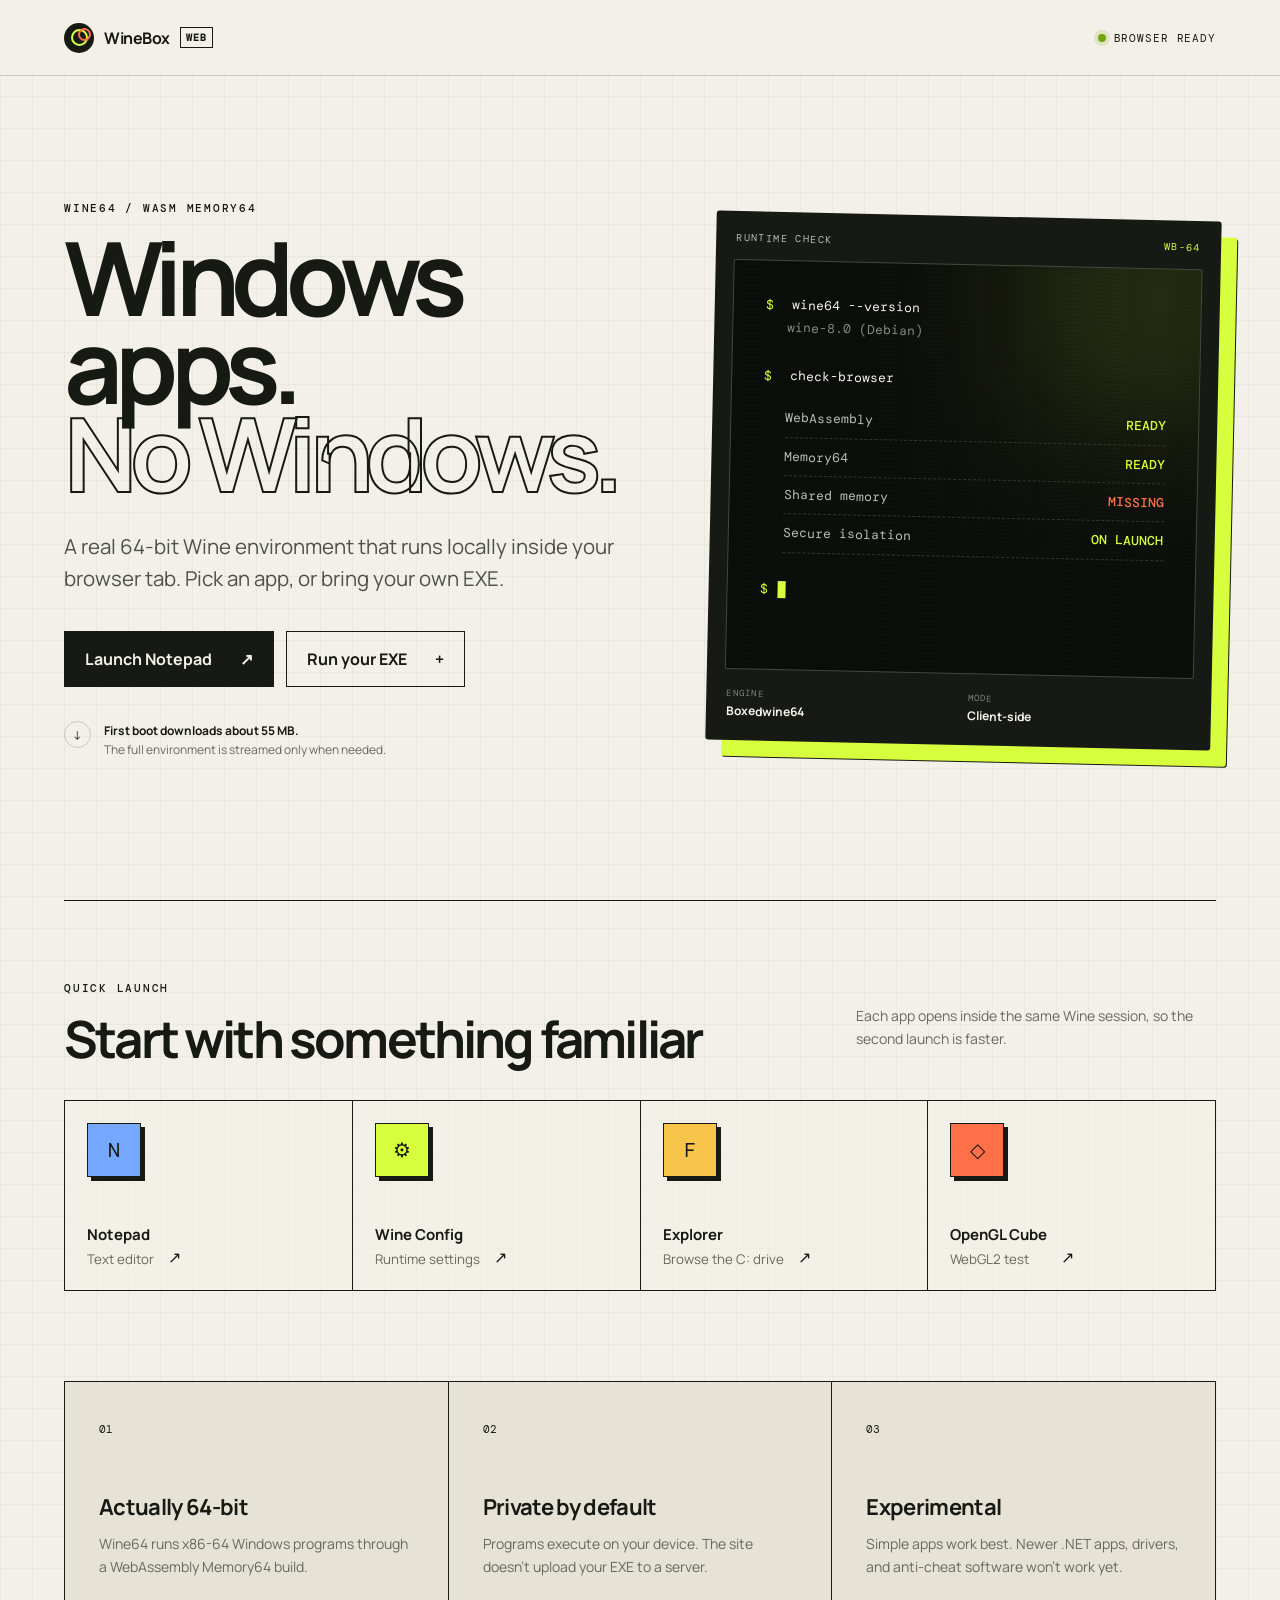
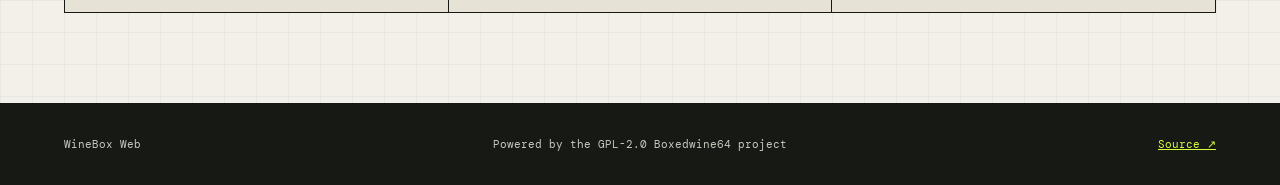
==== site/index.html @ 550f4d91 "Add WineBox Web" ====
<!doctype html>
<html lang="en">
  <head>
    <meta charset="utf-8" />
    <meta name="viewport" content="width=device-width, initial-scale=1" />
    <meta name="theme-color" content="#171914" />
    <meta name="description" content="Run 64-bit Windows applications in your browser with Wine64 and WebAssembly." />
    <title>WineBox Web</title>
    <link rel="preconnect" href="https://fonts.googleapis.com" />
    <link rel="preconnect" href="https://fonts.gstatic.com" crossorigin />
    <link href="https://fonts.googleapis.com/css2?family=DM+Mono:wght@400;500&family=Manrope:wght@400;500;600;700&display=swap" rel="stylesheet" />
    <link rel="stylesheet" href="./styles.css" />
  </head>
  <body>
    <header class="topbar">
      <a class="brand" href="./" aria-label="WineBox Web home">
        <span class="brand-mark" aria-hidden="true"><span></span></span>
        <span>WineBox</span>
        <span class="brand-suffix">WEB</span>
      </a>
      <div class="top-status"><span class="status-dot"></span><span id="header-status">Checking browser</span></div>
    </header>

    <main>
      <section class="hero">
        <div class="hero-copy">
          <p class="eyebrow">WINE64 / WASM MEMORY64</p>
          <h1>Windows apps.<br /><span>No Windows.</span></h1>
          <p class="lede">A real 64-bit Wine environment that runs locally inside your browser tab. Pick an app, or bring your own EXE.</p>

          <div class="actions">
            <button class="button button-primary" data-launch="notepad.exe">
              <span>Launch Notepad</span>
              <span aria-hidden="true">↗</span>
            </button>
            <button class="button button-secondary" data-launch="">
              <span>Run your EXE</span>
              <span aria-hidden="true">+</span>
            </button>
          </div>

          <div class="boot-note">
            <span class="boot-icon" aria-hidden="true">↓</span>
            <p><strong>First boot downloads about 55 MB.</strong><br />The full environment is streamed only when needed.</p>
          </div>
        </div>

        <div class="machine-card" aria-label="Browser compatibility">
          <div class="machine-top">
            <span>RUNTIME CHECK</span>
            <span class="machine-id">WB-64</span>
          </div>
          <div class="screen">
            <div class="screen-glow"></div>
            <div class="screen-content">
              <div class="terminal-line"><span class="prompt">$</span> wine64 --version</div>
              <div class="terminal-result">wine-8.0 (Debian)</div>
              <div class="terminal-line spacer"><span class="prompt">$</span> check-browser</div>
              <ul class="checks" id="checks">
                <li data-check="wasm"><span>WebAssembly</span><b>...</b></li>
                <li data-check="memory"><span>Memory64</span><b>...</b></li>
                <li data-check="threads"><span>Shared memory</span><b>...</b></li>
                <li data-check="isolation"><span>Secure isolation</span><b>...</b></li>
              </ul>
              <div class="cursor-line"><span class="prompt">$</span><span class="cursor"></span></div>
            </div>
          </div>
          <div class="machine-foot">
            <div><span class="tiny-label">ENGINE</span><strong>Boxedwine64</strong></div>
            <div><span class="tiny-label">MODE</span><strong>Client-side</strong></div>
          </div>
        </div>
      </section>

      <section class="launcher-section" aria-labelledby="apps-heading">
        <div class="section-heading">
          <div>
            <p class="eyebrow">QUICK LAUNCH</p>
            <h2 id="apps-heading">Start with something familiar</h2>
          </div>
          <p>Each app opens inside the same Wine session, so the second launch is faster.</p>
        </div>

        <div class="app-grid">
          <button class="app-card" data-launch="notepad.exe">
            <span class="app-icon icon-notepad">N</span>
            <span class="app-info"><strong>Notepad</strong><small>Text editor</small></span>
            <span class="card-arrow">↗</span>
          </button>
          <button class="app-card" data-launch="winecfg.exe">
            <span class="app-icon icon-settings">⚙</span>
            <span class="app-info"><strong>Wine Config</strong><small>Runtime settings</small></span>
            <span class="card-arrow">↗</span>
          </button>
          <button class="app-card" data-launch="explorer.exe">
            <span class="app-icon icon-files">F</span>
            <span class="app-info"><strong>Explorer</strong><small>Browse the C: drive</small></span>
            <span class="card-arrow">↗</span>
          </button>
          <button class="app-card" data-launch="glcube.exe">
            <span class="app-icon icon-cube">◇</span>
            <span class="app-info"><strong>OpenGL Cube</strong><small>WebGL2 test</small></span>
            <span class="card-arrow">↗</span>
          </button>
        </div>
      </section>

      <section class="facts">
        <article><span>01</span><h3>Actually 64-bit</h3><p>Wine64 runs x86-64 Windows programs through a WebAssembly Memory64 build.</p></article>
        <article><span>02</span><h3>Private by default</h3><p>Programs execute on your device. The site doesn't upload your EXE to a server.</p></article>
        <article><span>03</span><h3>Experimental</h3><p>Simple apps work best. Newer .NET apps, drivers, and anti-cheat software won't work yet.</p></article>
      </section>
    </main>

    <footer>
      <span>WineBox Web</span>
      <span>Powered by the GPL-2.0 Boxedwine64 project</span>
      <a href="https://github.com/andrewnakas/Boxedwine64" target="_blank" rel="noreferrer">Source ↗</a>
    </footer>

    <dialog id="compat-dialog">
      <form method="dialog">
        <button class="dialog-close" aria-label="Close">×</button>
        <p class="eyebrow">BROWSER CHECK</p>
        <h2 id="dialog-title">This browser needs a small upgrade</h2>
        <p id="dialog-copy">Wine64 needs a modern browser with WebAssembly Memory64 and shared memory support.</p>
        <div class="dialog-actions">
          <button class="button button-primary" id="continue-anyway" value="continue">Try anyway</button>
          <button class="button button-secondary" value="cancel">Cancel</button>
        </div>
      </form>
    </dialog>

    <script src="./app.js"></script>
  </body>
</html>
---- site/styles.css ----
:root {
  --ink: #171914;
  --paper: #f2f0e8;
  --paper-2: #e6e2d6;
  --acid: #d8ff3e;
  --orange: #ff7048;
  --blue: #76a8ff;
  --line: rgba(23, 25, 20, 0.18);
  --muted: #66695f;
}

* { box-sizing: border-box; }

html { scroll-behavior: smooth; }

body {
  margin: 0;
  min-width: 320px;
  color: var(--ink);
  background:
    linear-gradient(rgba(23, 25, 20, 0.035) 1px, transparent 1px),
    linear-gradient(90deg, rgba(23, 25, 20, 0.035) 1px, transparent 1px),
    var(--paper);
  background-size: 32px 32px;
  font-family: "Manrope", sans-serif;
}

button, a { font: inherit; }
button { color: inherit; }

.topbar {
  height: 76px;
  display: flex;
  align-items: center;
  justify-content: space-between;
  padding: 0 5vw;
  border-bottom: 1px solid var(--line);
  background: rgba(242, 240, 232, 0.88);
  backdrop-filter: blur(18px);
  position: sticky;
  top: 0;
  z-index: 10;
}

.brand { display: flex; align-items: center; gap: 10px; color: inherit; text-decoration: none; font-weight: 700; letter-spacing: -0.03em; }
.brand-mark { width: 30px; height: 30px; border-radius: 50%; background: var(--ink); position: relative; display: inline-grid; place-items: center; }
.brand-mark::before, .brand-mark span { content: ""; width: 13px; height: 13px; border: 2px solid var(--acid); border-radius: 50%; position: absolute; }
.brand-mark span { transform: translate(5px, -3px); border-color: var(--orange); }
.brand-suffix { font-family: "DM Mono", monospace; font-size: 10px; letter-spacing: 0.12em; padding: 3px 5px; border: 1px solid var(--ink); }
.top-status { display: flex; align-items: center; gap: 8px; font-family: "DM Mono", monospace; font-size: 11px; text-transform: uppercase; letter-spacing: 0.08em; }
.status-dot { width: 8px; height: 8px; border-radius: 50%; background: #999; box-shadow: 0 0 0 4px rgba(153,153,153,.15); }
.top-status.ready .status-dot { background: #71a40e; box-shadow: 0 0 0 4px rgba(113,164,14,.15); }
.top-status.warning .status-dot { background: var(--orange); box-shadow: 0 0 0 4px rgba(255,112,72,.15); }

main { width: min(1320px, 90vw); margin: 0 auto; }

.hero { min-height: calc(100vh - 76px); display: grid; grid-template-columns: 1.05fr .95fr; gap: 7vw; align-items: center; padding: 70px 0 86px; }
.eyebrow { margin: 0 0 18px; font-family: "DM Mono", monospace; font-size: 11px; letter-spacing: .16em; font-weight: 500; }
.hero h1 { margin: 0; font-size: clamp(62px, 8vw, 132px); line-height: .86; letter-spacing: -.075em; font-weight: 700; }
.hero h1 span { color: transparent; -webkit-text-stroke: 2px var(--ink); }
.lede { max-width: 640px; margin: 34px 0 0; color: #4e5148; font-size: clamp(17px, 1.6vw, 23px); line-height: 1.55; }
.actions { display: flex; gap: 12px; margin-top: 36px; flex-wrap: wrap; }
.button { min-height: 56px; border: 1px solid var(--ink); padding: 0 20px; display: inline-flex; gap: 28px; align-items: center; justify-content: space-between; cursor: pointer; font-weight: 700; transition: transform .16s ease, box-shadow .16s ease, background .16s ease; }
.button:hover { transform: translate(-3px, -3px); box-shadow: 4px 4px 0 var(--ink); }
.button-primary { background: var(--ink); color: var(--paper); }
.button-primary:hover { background: #2d3029; }
.button-secondary { background: transparent; }
.button-secondary:hover { background: white; }
.boot-note { display: flex; gap: 13px; align-items: flex-start; margin-top: 34px; color: var(--muted); font-size: 12px; line-height: 1.6; }
.boot-note p { margin: 0; }
.boot-note strong { color: var(--ink); }
.boot-icon { display: grid; place-items: center; width: 27px; height: 27px; border: 1px solid var(--line); border-radius: 50%; color: var(--ink); }

.machine-card { background: var(--ink); color: #f4f2e9; border-radius: 3px; padding: 18px; box-shadow: 16px 16px 0 var(--acid), 17px 17px 0 var(--ink); transform: rotate(1.25deg); }
.machine-top { display: flex; justify-content: space-between; padding: 2px 2px 15px; font-family: "DM Mono", monospace; font-size: 10px; letter-spacing: .14em; color: #babdb1; }
.machine-id { color: var(--acid); }
.screen { position: relative; overflow: hidden; min-height: 410px; border: 1px solid #43473d; border-radius: 2px; background: #0b0d0a; }
.screen::after { content: ""; position: absolute; inset: 0; pointer-events: none; background: repeating-linear-gradient(0deg, transparent, transparent 3px, rgba(255,255,255,.018) 4px); }
.screen-glow { position: absolute; width: 260px; height: 260px; background: rgba(216,255,62,.13); filter: blur(70px); top: -100px; right: -80px; }
.screen-content { position: relative; z-index: 1; padding: 32px; font-family: "DM Mono", monospace; font-size: 13px; line-height: 1.8; }
.prompt { color: var(--acid); margin-right: 10px; }
.terminal-result { color: #858a7c; padding-left: 22px; }
.spacer { margin-top: 24px; }
.checks { list-style: none; padding: 12px 0 0 22px; margin: 0; }
.checks li { display: flex; justify-content: space-between; gap: 18px; border-bottom: 1px dashed #30342d; padding: 7px 0; color: #babdb1; }
.checks b { color: #777c70; font-weight: 500; }
.checks .pass { color: var(--acid); }
.checks .fail { color: var(--orange); }
.cursor-line { margin-top: 24px; }
.cursor { display: inline-block; width: 8px; height: 17px; background: var(--acid); vertical-align: middle; animation: blink 1s steps(1) infinite; }
@keyframes blink { 50% { opacity: 0; } }
.machine-foot { display: grid; grid-template-columns: 1fr 1fr; gap: 18px; padding: 18px 2px 3px; }
.machine-foot div { display: flex; flex-direction: column; gap: 3px; }
.machine-foot strong { font-size: 12px; }
.tiny-label { font-family: "DM Mono", monospace; font-size: 9px; letter-spacing: .14em; color: #7f8378; }

.launcher-section { border-top: 1px solid var(--ink); padding: 80px 0; }
.section-heading { display: flex; align-items: end; justify-content: space-between; gap: 40px; margin-bottom: 36px; }
.section-heading h2 { margin: 0; font-size: clamp(34px, 4vw, 62px); letter-spacing: -.055em; line-height: 1; }
.section-heading > p { max-width: 360px; color: var(--muted); line-height: 1.6; font-size: 14px; }
.app-grid { display: grid; grid-template-columns: repeat(4, 1fr); border-top: 1px solid var(--ink); border-left: 1px solid var(--ink); }
.app-card { border: 0; border-right: 1px solid var(--ink); border-bottom: 1px solid var(--ink); min-height: 190px; padding: 22px; background: rgba(242,240,232,.55); cursor: pointer; display: grid; grid-template-columns: auto 1fr auto; align-items: end; gap: 14px; text-align: left; transition: background .2s ease; }
.app-card:hover { background: white; }
.app-card:hover .card-arrow { transform: translate(3px, -3px); }
.app-icon { align-self: start; grid-column: 1 / -1; width: 54px; height: 54px; display: grid; place-items: center; border: 1px solid var(--ink); font-family: "DM Mono", monospace; font-size: 20px; box-shadow: 4px 4px 0 var(--ink); }
.icon-notepad { background: var(--blue); }
.icon-settings { background: var(--acid); }
.icon-files { background: #f7c54a; }
.icon-cube { background: var(--orange); }
.app-info { display: flex; flex-direction: column; gap: 5px; }
.app-info strong { font-size: 15px; }
.app-info small { color: var(--muted); }
.card-arrow { transition: transform .2s ease; }

.facts { display: grid; grid-template-columns: repeat(3, 1fr); gap: 1px; background: var(--ink); border: 1px solid var(--ink); margin: 10px 0 90px; }
.facts article { background: var(--paper-2); padding: 34px; min-height: 230px; }
.facts article > span { font-family: "DM Mono", monospace; font-size: 11px; }
.facts h3 { margin: 54px 0 10px; font-size: 22px; letter-spacing: -.03em; }
.facts p { margin: 0; color: var(--muted); font-size: 14px; line-height: 1.65; }

footer { min-height: 82px; padding: 22px 5vw; background: var(--ink); color: #c7cabf; display: grid; grid-template-columns: 1fr 1fr 1fr; align-items: center; gap: 20px; font-size: 11px; font-family: "DM Mono", monospace; }
footer span:nth-child(2) { text-align: center; }
footer a { color: var(--acid); justify-self: end; }

dialog { width: min(520px, calc(100vw - 32px)); padding: 0; border: 1px solid var(--ink); background: var(--paper); color: var(--ink); box-shadow: 10px 10px 0 var(--ink); }
dialog::backdrop { background: rgba(23,25,20,.62); backdrop-filter: blur(4px); }
dialog form { padding: 34px; position: relative; }
dialog h2 { font-size: 30px; letter-spacing: -.045em; margin: 0 0 14px; }
dialog p:not(.eyebrow) { color: var(--muted); line-height: 1.6; }
.dialog-close { position: absolute; top: 12px; right: 14px; border: 0; background: transparent; font-size: 28px; cursor: pointer; }
.dialog-actions { display: flex; gap: 10px; margin-top: 28px; }

@media (max-width: 900px) {
  .hero { grid-template-columns: 1fr; padding-top: 54px; }
  .machine-card { transform: none; box-shadow: 10px 10px 0 var(--acid), 11px 11px 0 var(--ink); }
  .section-heading { align-items: start; flex-direction: column; }
  .app-grid { grid-template-columns: repeat(2, 1fr); }
}

@media (max-width: 600px) {
  .topbar { height: 64px; padding: 0 20px; }
  .top-status { font-size: 0; }
  main { width: min(100% - 40px, 1320px); }
  .hero { min-height: 0; padding-bottom: 70px; }
  .hero h1 { font-size: clamp(55px, 18vw, 80px); }
  .hero h1 span { -webkit-text-stroke-width: 1.5px; }
  .actions { flex-direction: column; }
  .button { width: 100%; }
  .screen { min-height: 360px; }
  .screen-content { padding: 24px 20px; font-size: 11px; }
  .app-grid { grid-template-columns: 1fr; }
  .facts { grid-template-columns: 1fr; }
  .facts article { min-height: 190px; }
  .facts h3 { margin-top: 34px; }
  footer { grid-template-columns: 1fr; text-align: left; }
  footer span:nth-child(2) { text-align: left; }
  footer a { justify-self: start; }
}

@media (prefers-reduced-motion: reduce) {
  *, *::before, *::after { scroll-behavior: auto !important; animation-duration: .01ms !important; animation-iteration-count: 1 !important; }
}
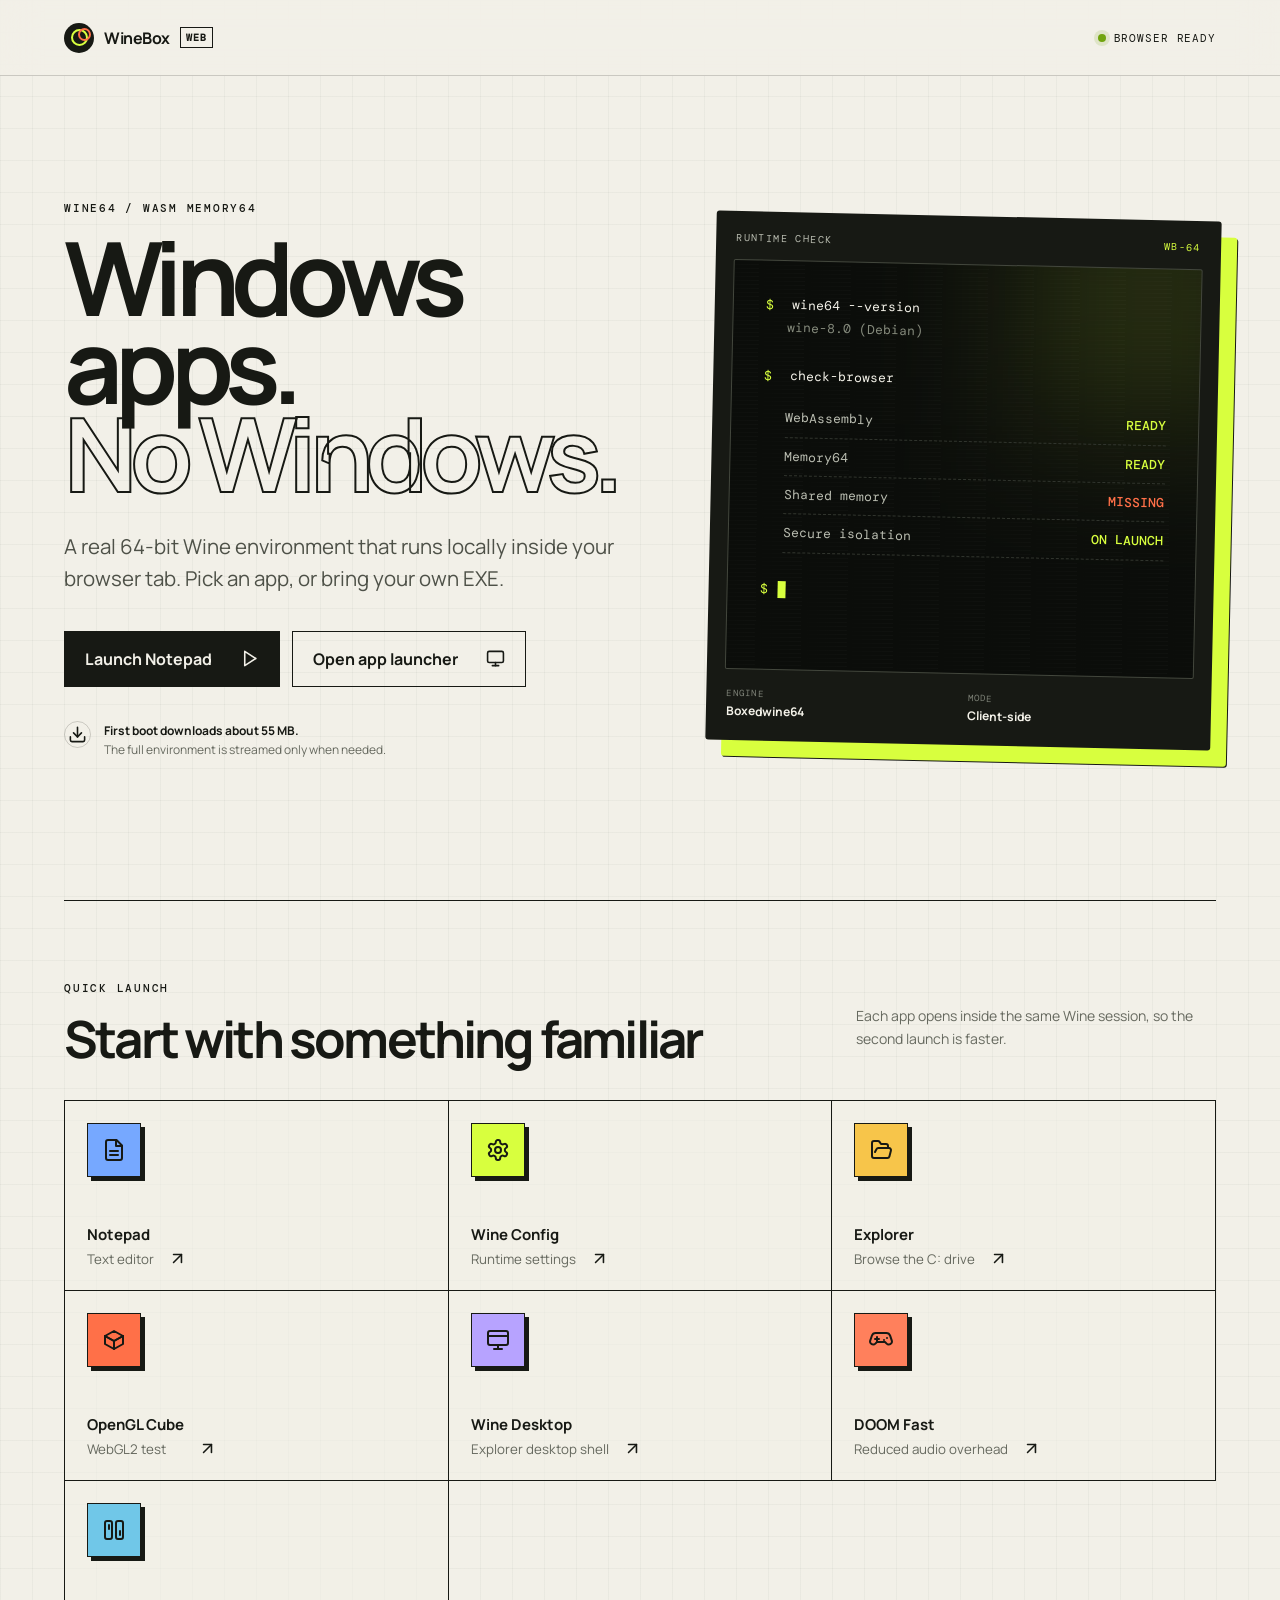
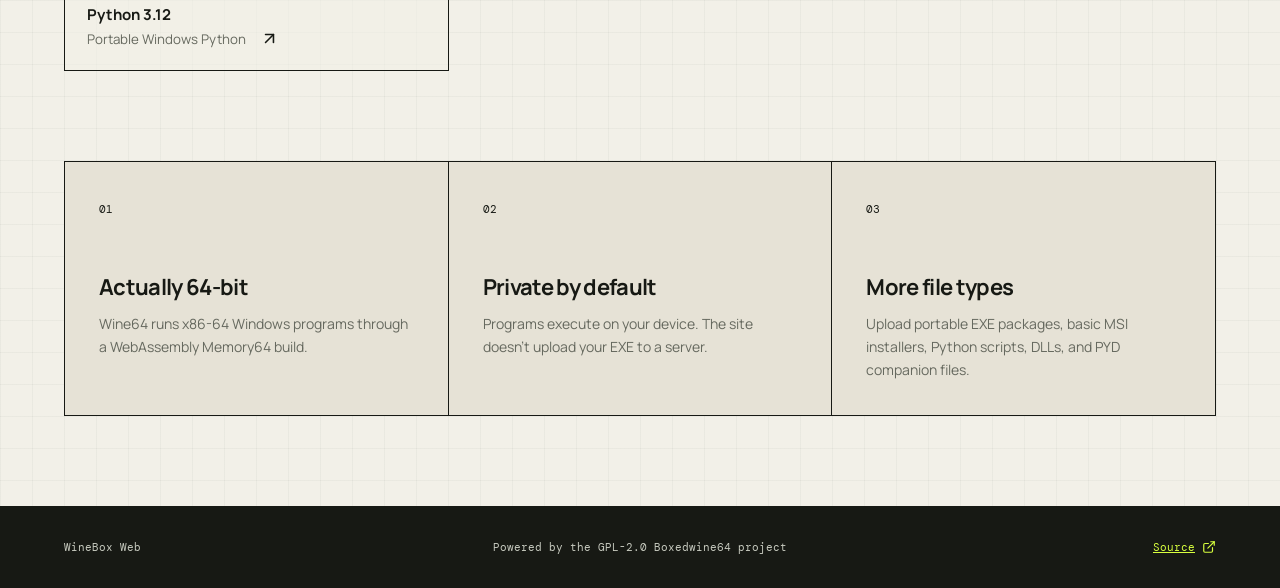
==== commit ffac3de5: "Improve WineBox performance and mobile support" ====
--- a/site/index.html
+++ b/site/index.html
@@ -31,16 +31,16 @@
           <div class="actions">
             <button class="button button-primary" data-launch="notepad.exe">
               <span>Launch Notepad</span>
-              <span aria-hidden="true">↗</span>
+              <span data-icon="play"></span>
             </button>
-            <button class="button button-secondary" data-launch="">
-              <span>Run your EXE</span>
-              <span aria-hidden="true">+</span>
+            <button class="button button-secondary" data-launch="notepad.exe">
+              <span>Open app launcher</span>
+              <span data-icon="monitor"></span>
             </button>
           </div>
 
           <div class="boot-note">
-            <span class="boot-icon" aria-hidden="true">↓</span>
+            <span class="boot-icon" data-icon="download"></span>
             <p><strong>First boot downloads about 55 MB.</strong><br />The full environment is streamed only when needed.</p>
           </div>
         </div>
@@ -83,24 +83,39 @@
 
         <div class="app-grid">
           <button class="app-card" data-launch="notepad.exe">
-            <span class="app-icon icon-notepad">N</span>
+            <span class="app-icon icon-notepad" data-icon="file-text"></span>
             <span class="app-info"><strong>Notepad</strong><small>Text editor</small></span>
-            <span class="card-arrow">↗</span>
+            <span class="card-arrow" data-icon="arrow-up-right"></span>
           </button>
           <button class="app-card" data-launch="winecfg.exe">
-            <span class="app-icon icon-settings">⚙</span>
+            <span class="app-icon icon-settings" data-icon="settings"></span>
             <span class="app-info"><strong>Wine Config</strong><small>Runtime settings</small></span>
-            <span class="card-arrow">↗</span>
+            <span class="card-arrow" data-icon="arrow-up-right"></span>
           </button>
           <button class="app-card" data-launch="explorer.exe">
-            <span class="app-icon icon-files">F</span>
+            <span class="app-icon icon-files" data-icon="folder-open"></span>
             <span class="app-info"><strong>Explorer</strong><small>Browse the C: drive</small></span>
-            <span class="card-arrow">↗</span>
+            <span class="card-arrow" data-icon="arrow-up-right"></span>
           </button>
           <button class="app-card" data-launch="glcube.exe">
-            <span class="app-icon icon-cube">◇</span>
+            <span class="app-icon icon-cube" data-icon="box"></span>
             <span class="app-info"><strong>OpenGL Cube</strong><small>WebGL2 test</small></span>
-            <span class="card-arrow">↗</span>
+            <span class="card-arrow" data-icon="arrow-up-right"></span>
+          </button>
+          <button class="app-card" data-launch="explorer.exe /desktop=WineBox,800x600">
+            <span class="app-icon icon-desktop" data-icon="desktop"></span>
+            <span class="app-info"><strong>Wine Desktop</strong><small>Explorer desktop shell</small></span>
+            <span class="card-arrow" data-icon="arrow-up-right"></span>
+          </button>
+          <button class="app-card" data-launch="doom.exe -iwad Z:\home\username\doom1.wad -nosound">
+            <span class="app-icon icon-doom" data-icon="gamepad"></span>
+            <span class="app-info"><strong>DOOM Fast</strong><small>Reduced audio overhead</small></span>
+            <span class="card-arrow" data-icon="arrow-up-right"></span>
+          </button>
+          <button class="app-card" data-launch="C:\Python312\python.exe --version">
+            <span class="app-icon icon-python" data-icon="binary"></span>
+            <span class="app-info"><strong>Python 3.12</strong><small>Portable Windows Python</small></span>
+            <span class="card-arrow" data-icon="arrow-up-right"></span>
           </button>
         </div>
       </section>
@@ -108,19 +123,19 @@
       <section class="facts">
         <article><span>01</span><h3>Actually 64-bit</h3><p>Wine64 runs x86-64 Windows programs through a WebAssembly Memory64 build.</p></article>
         <article><span>02</span><h3>Private by default</h3><p>Programs execute on your device. The site doesn't upload your EXE to a server.</p></article>
-        <article><span>03</span><h3>Experimental</h3><p>Simple apps work best. Newer .NET apps, drivers, and anti-cheat software won't work yet.</p></article>
+        <article><span>03</span><h3>More file types</h3><p>Upload portable EXE packages, basic MSI installers, Python scripts, DLLs, and PYD companion files.</p></article>
       </section>
     </main>
 
     <footer>
       <span>WineBox Web</span>
       <span>Powered by the GPL-2.0 Boxedwine64 project</span>
-      <a href="https://github.com/andrewnakas/Boxedwine64" target="_blank" rel="noreferrer">Source ↗</a>
+      <a href="https://github.com/andrewnakas/Boxedwine64" target="_blank" rel="noreferrer">Source <span data-icon="external-link"></span></a>
     </footer>
 
     <dialog id="compat-dialog">
       <form method="dialog">
-        <button class="dialog-close" aria-label="Close">×</button>
+        <button class="dialog-close" aria-label="Close"><span data-icon="x"></span></button>
         <p class="eyebrow">BROWSER CHECK</p>
         <h2 id="dialog-title">This browser needs a small upgrade</h2>
         <p id="dialog-copy">Wine64 needs a modern browser with WebAssembly Memory64 and shared memory support.</p>
@@ -131,6 +146,7 @@
       </form>
     </dialog>
 
+    <script src="./icons.js"></script>
     <script src="./app.js"></script>
   </body>
 </html>
--- a/site/styles.css
+++ b/site/styles.css
@@ -27,6 +27,7 @@
 
 button, a { font: inherit; }
 button { color: inherit; }
+.icon { width: 19px; height: 19px; display: block; }
 
 .topbar {
   height: 76px;
@@ -98,15 +99,19 @@
 .section-heading { display: flex; align-items: end; justify-content: space-between; gap: 40px; margin-bottom: 36px; }
 .section-heading h2 { margin: 0; font-size: clamp(34px, 4vw, 62px); letter-spacing: -.055em; line-height: 1; }
 .section-heading > p { max-width: 360px; color: var(--muted); line-height: 1.6; font-size: 14px; }
-.app-grid { display: grid; grid-template-columns: repeat(4, 1fr); border-top: 1px solid var(--ink); border-left: 1px solid var(--ink); }
+.app-grid { display: grid; grid-template-columns: repeat(3, 1fr); border-top: 1px solid var(--ink); border-left: 1px solid var(--ink); }
 .app-card { border: 0; border-right: 1px solid var(--ink); border-bottom: 1px solid var(--ink); min-height: 190px; padding: 22px; background: rgba(242,240,232,.55); cursor: pointer; display: grid; grid-template-columns: auto 1fr auto; align-items: end; gap: 14px; text-align: left; transition: background .2s ease; }
 .app-card:hover { background: white; }
 .app-card:hover .card-arrow { transform: translate(3px, -3px); }
-.app-icon { align-self: start; grid-column: 1 / -1; width: 54px; height: 54px; display: grid; place-items: center; border: 1px solid var(--ink); font-family: "DM Mono", monospace; font-size: 20px; box-shadow: 4px 4px 0 var(--ink); }
+.app-icon { align-self: start; grid-column: 1 / -1; width: 54px; height: 54px; display: grid; place-items: center; border: 1px solid var(--ink); box-shadow: 4px 4px 0 var(--ink); }
+.app-icon .icon { width: 24px; height: 24px; }
 .icon-notepad { background: var(--blue); }
 .icon-settings { background: var(--acid); }
 .icon-files { background: #f7c54a; }
 .icon-cube { background: var(--orange); }
+.icon-desktop { background: #b7a3ff; }
+.icon-doom { background: #ff805c; }
+.icon-python { background: #70c7e8; }
 .app-info { display: flex; flex-direction: column; gap: 5px; }
 .app-info strong { font-size: 15px; }
 .app-info small { color: var(--muted); }
@@ -120,14 +125,15 @@
 
 footer { min-height: 82px; padding: 22px 5vw; background: var(--ink); color: #c7cabf; display: grid; grid-template-columns: 1fr 1fr 1fr; align-items: center; gap: 20px; font-size: 11px; font-family: "DM Mono", monospace; }
 footer span:nth-child(2) { text-align: center; }
-footer a { color: var(--acid); justify-self: end; }
+footer a { color: var(--acid); justify-self: end; display: inline-flex; align-items: center; gap: 7px; }
+footer a .icon { width: 14px; height: 14px; }
 
 dialog { width: min(520px, calc(100vw - 32px)); padding: 0; border: 1px solid var(--ink); background: var(--paper); color: var(--ink); box-shadow: 10px 10px 0 var(--ink); }
 dialog::backdrop { background: rgba(23,25,20,.62); backdrop-filter: blur(4px); }
 dialog form { padding: 34px; position: relative; }
 dialog h2 { font-size: 30px; letter-spacing: -.045em; margin: 0 0 14px; }
 dialog p:not(.eyebrow) { color: var(--muted); line-height: 1.6; }
-.dialog-close { position: absolute; top: 12px; right: 14px; border: 0; background: transparent; font-size: 28px; cursor: pointer; }
+.dialog-close { position: absolute; top: 12px; right: 14px; border: 0; background: transparent; cursor: pointer; padding: 8px; }
 .dialog-actions { display: flex; gap: 10px; margin-top: 28px; }
 
 @media (max-width: 900px) {
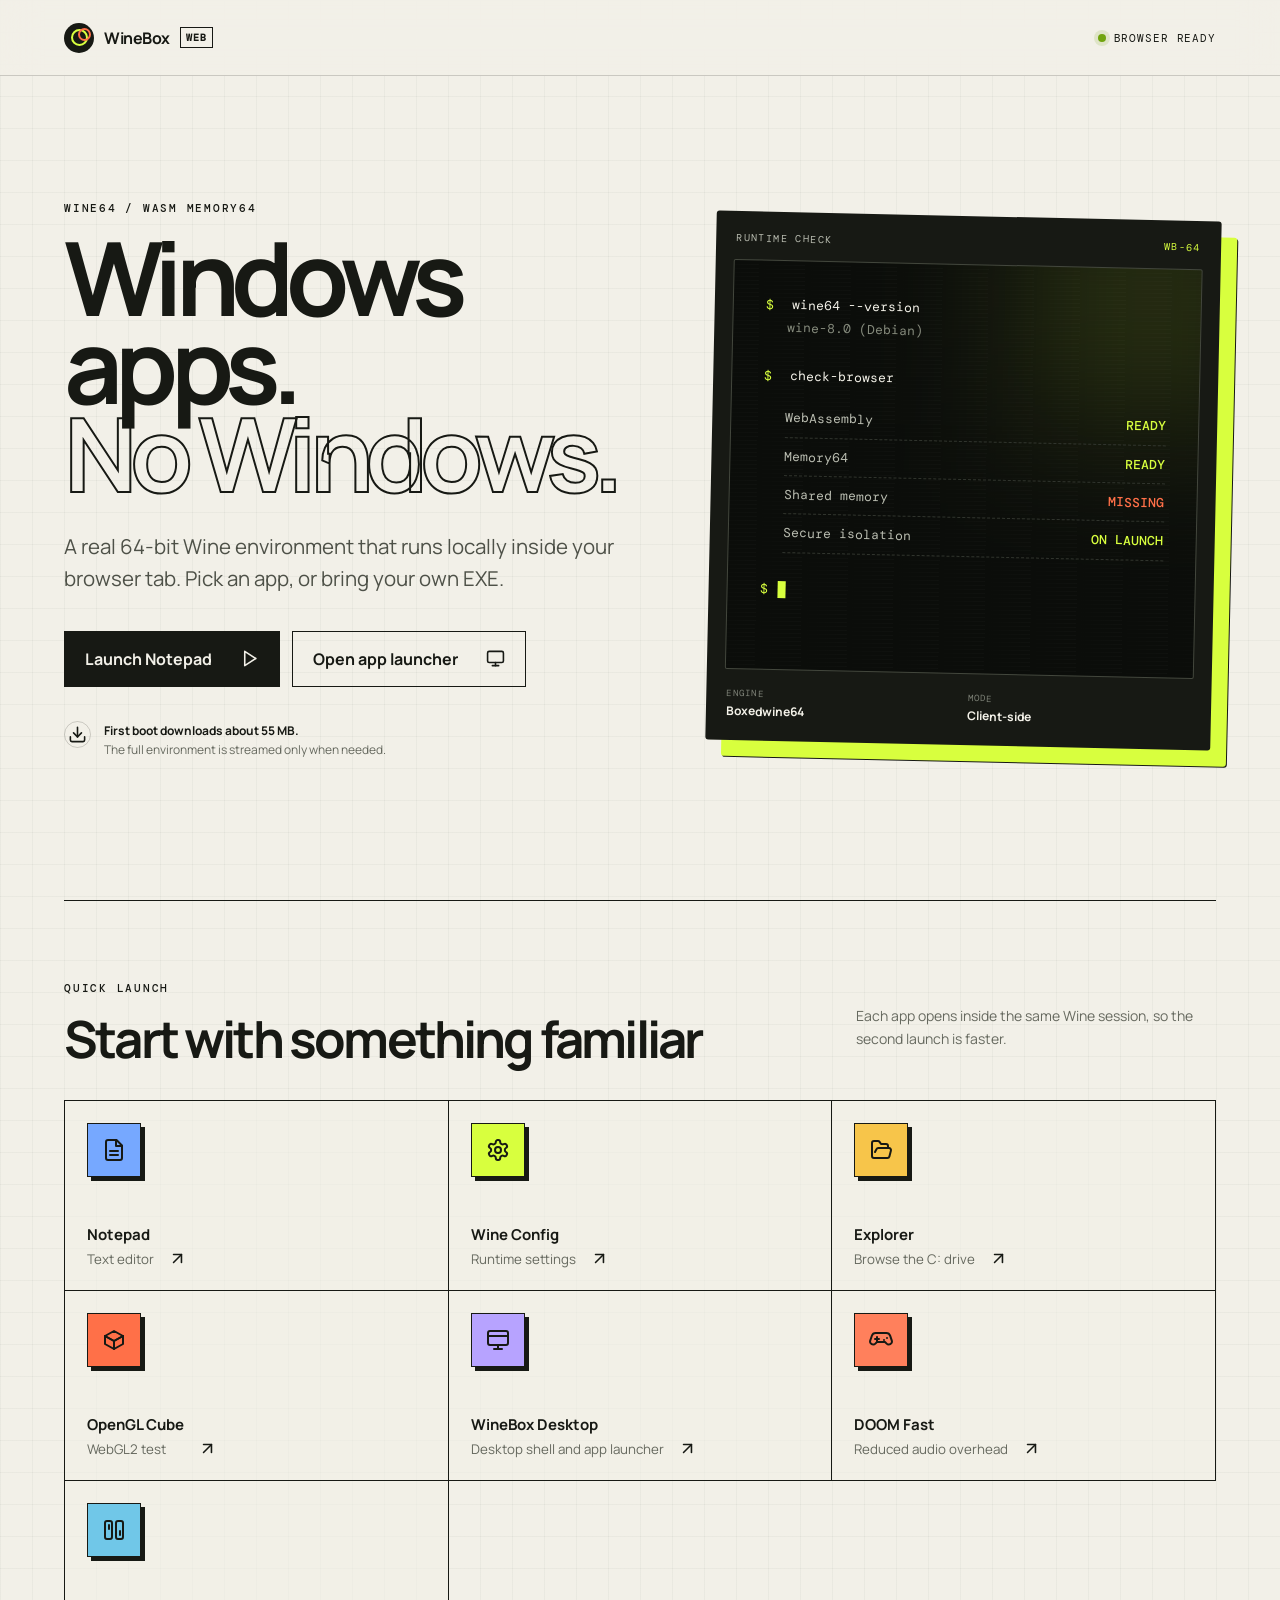
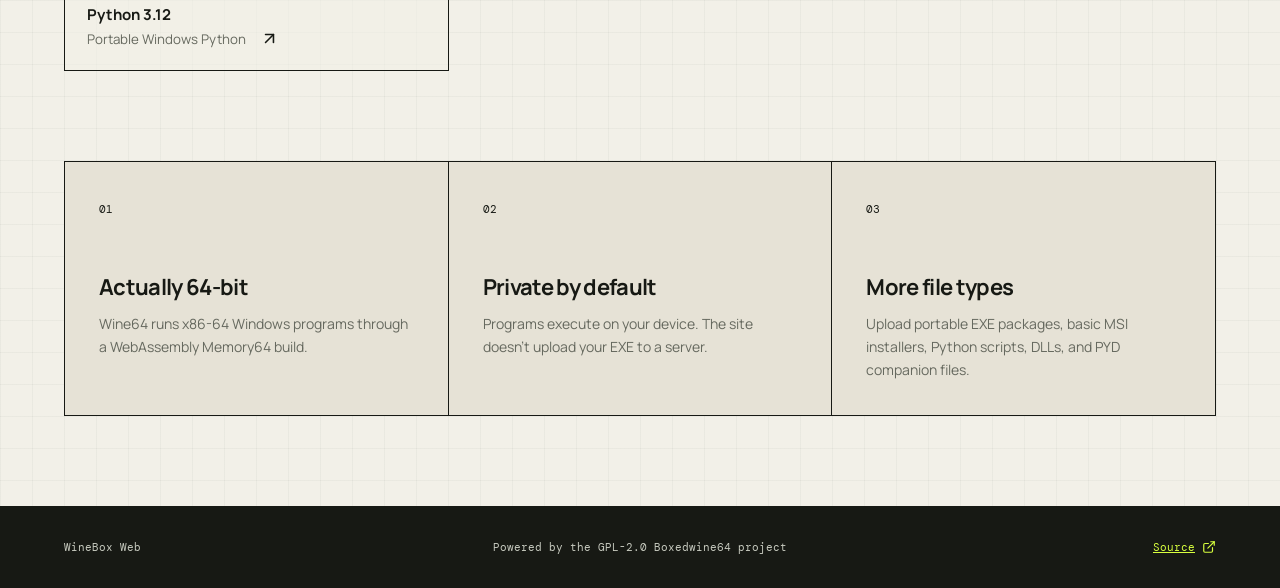
==== commit 4ecfc64b: "Fix desktop and font rendering" ====
--- a/site/index.html
+++ b/site/index.html
@@ -33,7 +33,7 @@
               <span>Launch Notepad</span>
               <span data-icon="play"></span>
             </button>
-            <button class="button button-secondary" data-launch="notepad.exe">
+            <button class="button button-secondary" data-launch="">
               <span>Open app launcher</span>
               <span data-icon="monitor"></span>
             </button>
@@ -102,9 +102,9 @@
             <span class="app-info"><strong>OpenGL Cube</strong><small>WebGL2 test</small></span>
             <span class="card-arrow" data-icon="arrow-up-right"></span>
           </button>
-          <button class="app-card" data-launch="explorer.exe /desktop=WineBox,800x600">
+          <button class="app-card" data-launch="">
             <span class="app-icon icon-desktop" data-icon="desktop"></span>
-            <span class="app-info"><strong>Wine Desktop</strong><small>Explorer desktop shell</small></span>
+            <span class="app-info"><strong>WineBox Desktop</strong><small>Desktop shell and app launcher</small></span>
             <span class="card-arrow" data-icon="arrow-up-right"></span>
           </button>
           <button class="app-card" data-launch="doom.exe -iwad Z:\home\username\doom1.wad -nosound">
